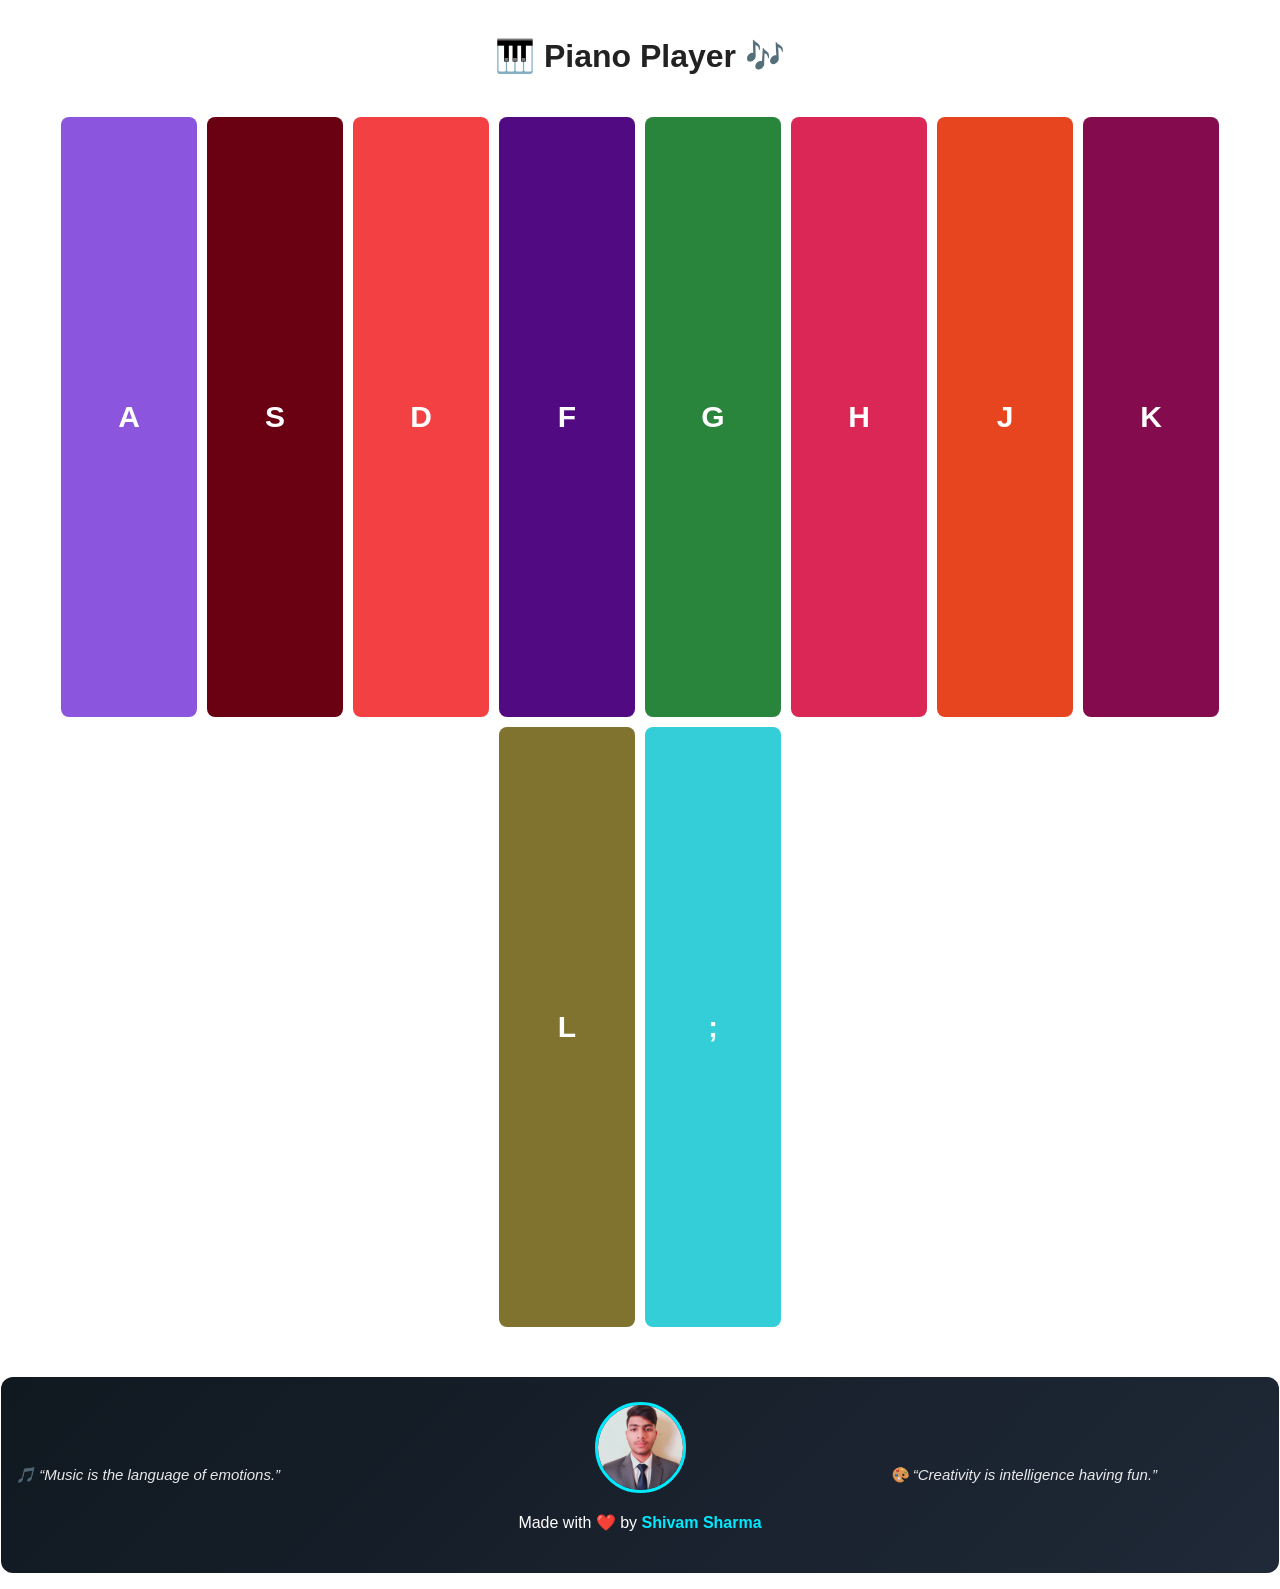
==== index.html @ 7522796e "Mobile responsive fix and click support" ====
<!DOCTYPE html>
<html lang="en">
<head>
  <meta charset="UTF-8">
  <meta name="viewport" content="width=device-width, initial-scale=1.0">
  <title>Piano Player</title>
  <link rel="icon" href="./asset/piano.png">
  <link rel="stylesheet" href="index.css">
</head>
<body>

 <header> <h1 class="title">🎹 Piano Player 🎶</h1></header>

  <div class="piano-container"></div>

  <script src="index.js"></script>

 <footer class="footer">
  <div class="quote quote-left">
    🎵 “Music is the language of emotions.”
  </div>

  <div class="footer-center">
    <img src="./asset/piano.png" alt="Shivam Sharma" class="profile-img">
    <p>Made with ❤️ by <span>Shivam Sharma</span></p>
  </div>

  <div class="quote quote-right">
    🎨 “Creativity is intelligence having fun.”
  </div>

</footer>
</body>
</html>














































<!-- <!DOCTYPE html>
<html lang="en">
<head>
  <meta charset="UTF-8">
  <meta name="viewport" content="width=device-width, initial-scale=1.0">
  <title>Random Color Guitar</title>
  <link rel="icon" type="icon" href="./asset/piano.png">
  <style>

    body {
      display: flex;
      flex-wrap: wrap;
      gap: 10px;
      padding: 20px;
      background: white;
    }
    .box {
      width: 136px;
      height: 650px;
      border-radius: 8px;
      cursor: pointer;
      font-size: 30px; 
      color: white;
      font-weight: bold;
    }
  </style>
</head>
<body>
  <script>
    // Function to generate random color
    function getRandomColor() {
      // Random hex color
      let letters = "0123456789ABCDEF";
      let color = "#";
      for (let i = 0; i < 6; i++) {
        color += letters[Math.floor(Math.random() * 16)];
      }
      return color;
    }

  // Piano notes array (audio file paths)
  const sounds = [
    "./asset/cinematic-piano-note-362716.mp3",
    "./asset/d6-82020.mp3",
    "./asset/g6-82013.mp3",
    "./asset/do-80236.mp3",
    "./asset/guit-91472.mp3",
    "./asset/toy-piano-87353.mp3",
    "./asset/2-notes-octave-guitar-83275.mp3",
    "./asset/scale-d6-106129.mp3",
    "./asset/piano-chord-6-97900.mp3",
    "./asset/a3-101081.mp3",

  ];

    // Assign keys for piano (10 keys)
  const keys = ["A","S","D","F","G","H","J","K","L",";"];

  
    // Create 10 boxes
    let boxes = [];
    for (let i = 0; i < 10; i++) {
      let div = document.createElement("div");
      div.classList.add("box");

      // Set initial random color
      div.style.backgroundColor = getRandomColor();
       div.textContent = keys[i]; // show which key controls it
    

      // On click → change to new random color
      div.addEventListener("mouseenter", function() {
        div.style.backgroundColor = getRandomColor();
        let audio = new Audio(sounds[i]);
        audio.play();
      });

      // Add to body
      document.body.appendChild(div);
    }
      document.addEventListener("keydown", (event) => {
    let index = keys.indexOf(event.key.toUpperCase());
    if (index !== -1) {
      let audio = new Audio(sounds[index]);
      audio.play();
      boxes[index].style.backgroundColor = getRandomColor();
    }
  });
  </script>

</body>

</html>
 -->
---- index.css ----
body {
  display: flex;
  flex-direction: column;
  align-items: center;
  gap: 20px;
  padding: 8px;
  background: white;
  font-family: sans-serif;
}

.title {
  font-size: 32px;
  font-weight: bold;
  color: #222;
}

.piano-container {
  display: flex;
  flex-wrap: wrap;
  gap: 10px;
  justify-content: center;
}

.box {
  width: 136px;
  height: 600px;
  border-radius: 8px;
  cursor: pointer;
  font-size: 30px;
  color: white;
  font-weight: bold;
  display: flex;
  justify-content: center;
  align-items: center;
  user-select: none;
}

/** =================  Footer Styling ================*/
.footer {
  width: 100%;
  display: flex;
  align-items: center;
  justify-content: space-between;
  padding: 25px 15px;
  background: linear-gradient(135deg, #101820, #1f2937);
  color: white;
  border-radius: 12px;
  margin-top: 30px;
}

.footer-center {
  text-align: center;
}

.profile-img {
  width: 85px;
  height: 85px;
  object-fit: cover;
  border-radius: 50%;
  border: 3px solid #00eaff;
  transition: 0.3s;
}

.profile-img:hover {
  transform: scale(1.12);
}

.footer span {
  font-weight: bold;
  color: #00eaff;
}

/* Quotes Left/Right */
.quote {
  width: 30%;
  font-size: 15px;
  font-style: italic;
  opacity: 0.9;
}

/* Responsive  */
@media (max-width: 650px) {
  .piano-container {
    flex-wrap: wrap;
    justify-content: center;
    gap: 6px;
  }

  .box {
    width: 60px;
    height: 180px;
    font-size: 16px;
  }

  .footer {
    margin-bottom: 20px;
    padding: 15px 10px;
    flex-direction: column;
    gap: 10px;
  }

  .quote {
    width: 100%;
    text-align: center;
    font-size: 13px;
  }

  .profile-img {
    width: 65px;
    height: 65px;
  }
}
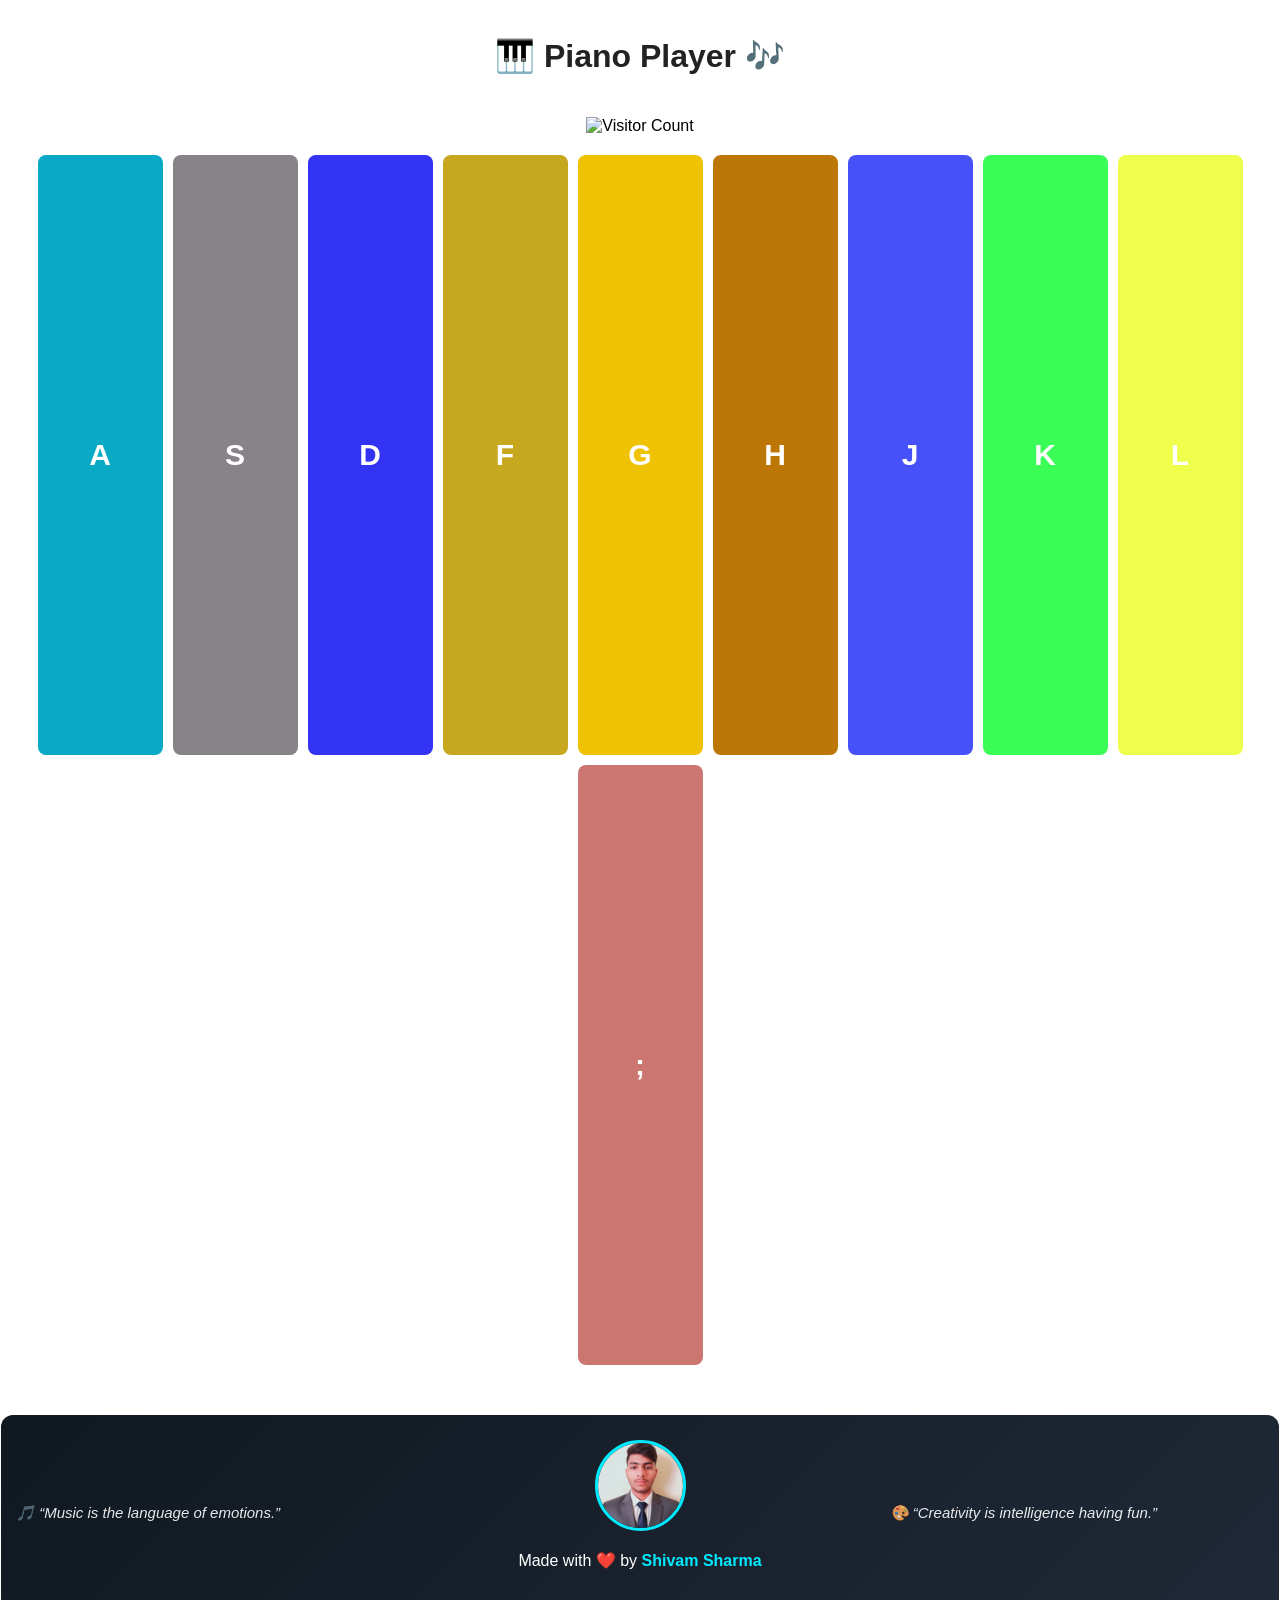
==== commit 13ecca3e: "Added project preview images in README" ====
--- a/index.html
+++ b/index.html
@@ -9,7 +9,8 @@
 </head>
 <body>
 
- <header> <h1 class="title">🎹 Piano Player 🎶</h1></header>
+ <header> <h1 class="title">🎹 Piano Player 🎶</h1></header> <span><img src="https://hitcounter.pythonanywhere.com/count/tag.svg?url=https://pianoplayerr.netlify.app/" alt="Visitor Count">
+</span>
 
   <div class="piano-container"></div>
 
@@ -28,7 +29,6 @@
   <div class="quote quote-right">
     🎨 “Creativity is intelligence having fun.”
   </div>
-
 </footer>
 </body>
 </html>
--- a/index.css
+++ b/index.css
@@ -22,7 +22,7 @@
 }
 
 .box {
-  width: 136px;
+  width: 125px;
   height: 600px;
   border-radius: 8px;
   cursor: pointer;
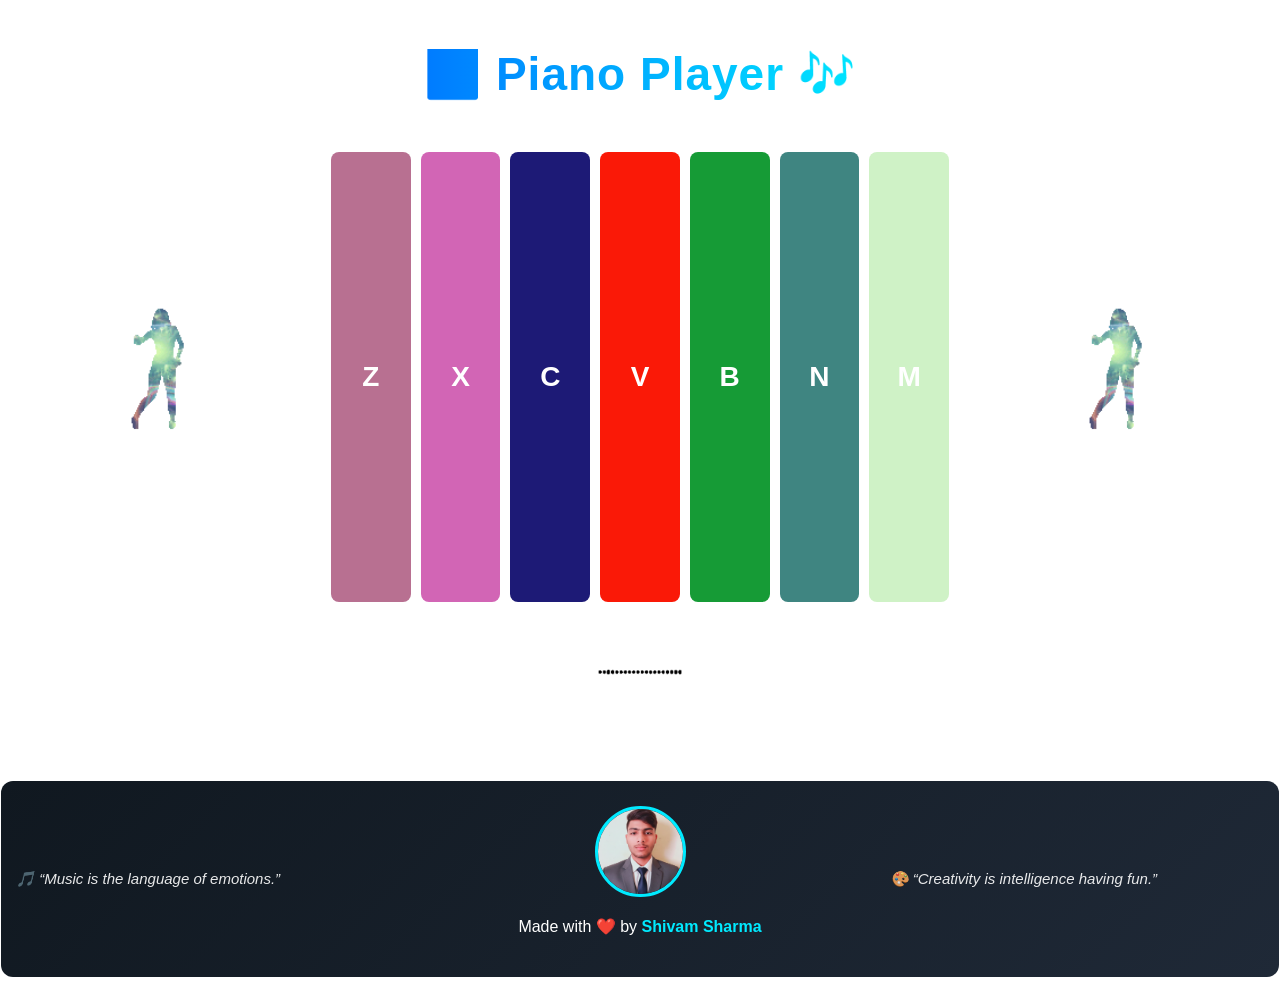
==== commit d31b0560: "changed some Ui" ====
--- a/index.html
+++ b/index.html
@@ -9,12 +9,32 @@
 </head>
 <body>
 
- <header> <h1 class="title">🎹 Piano Player 🎶</h1></header> <span><img src="https://hitcounter.pythonanywhere.com/count/tag.svg?url=https://pianoplayerr.netlify.app/" alt="Visitor Count">
-</span>
+<!--!Header section-->
+ <header> <h1 class="title">🎹 Piano Player 🎶</h1></header>
+ <div class="play-area">
+  <div class="gif-left">
+    <img src="./asset/gifs/aga.gif" alt="gif">
+  </div>
 
-  <div class="piano-container"></div>
+  <div class="piano-container">
+    <!-- Tumhare piano keys yahi generate ho rahe hain -->
+  </div>
+
+  <div class="gif-right">
+    <img src="./asset/gifs/aga.gif" alt="gif">
+  </div>
+</div>
+
+<div class="dance-audio-emoji">
+ <img src="./asset/gifs/audio-22816_256.gif"height="100px" width="180px" alt="gif" >
+</div>
+   
 
   <script src="index.js"></script>
+
+
+
+<!--& Footer section -->
 
  <footer class="footer">
   <div class="quote quote-left">
--- a/index.css
+++ b/index.css
@@ -7,35 +7,45 @@
   background: white;
   font-family: sans-serif;
 }
-
 .title {
-  font-size: 32px;
-  font-weight: bold;
-  color: #222;
-}
+  font-family: "Poppins", sans-serif;
+  font-size: 46px;
+  font-weight: 800;
+  letter-spacing: 1px;
+
+  background: linear-gradient(90deg, #007BFF, #00E5FF);
+  -webkit-background-clip: text;
+  -webkit-text-fill-color: transparent;
+}
+
 
 .piano-container {
   display: flex;
+  gap: 10px;
+  justify-content: center;
   flex-wrap: wrap;
-  gap: 10px;
-  justify-content: center;
 }
 
 .box {
-  width: 125px;
-  height: 600px;
+  width: 110px;
+  height: 450px;
   border-radius: 8px;
   cursor: pointer;
-  font-size: 30px;
+  font-size: 28px;
   color: white;
   font-weight: bold;
   display: flex;
   justify-content: center;
   align-items: center;
   user-select: none;
-}
-
-/** =================  Footer Styling ================*/
+  transition: 0.2s;
+}
+
+.box:active {
+  transform: scale(1.05);
+}
+
+/************ FOOTER ************/
 .footer {
   width: 100%;
   display: flex;
@@ -45,7 +55,8 @@
   background: linear-gradient(135deg, #101820, #1f2937);
   color: white;
   border-radius: 12px;
-  margin-top: 30px;
+  margin-top: 35px;
+  flex-wrap: wrap;
 }
 
 .footer-center {
@@ -70,7 +81,6 @@
   color: #00eaff;
 }
 
-/* Quotes Left/Right */
 .quote {
   width: 30%;
   font-size: 15px;
@@ -78,36 +88,136 @@
   opacity: 0.9;
 }
 
-/* Responsive  */
-@media (max-width: 650px) {
-  .piano-container {
-    flex-wrap: wrap;
-    justify-content: center;
-    gap: 6px;
-  }
-
+
+/************ RESPONSIVE ************/
+
+/* Tablet */
+@media (max-width: 900px) {
+  .box {
+    width: 80px;
+    height: 300px;
+    font-size: 22px;
+  }
+}
+
+/* Mobile */
+@media (max-width: 600px) {
   .box {
     width: 60px;
-    height: 180px;
+    height: 340px;
     font-size: 16px;
   }
 
   .footer {
-    margin-bottom: 20px;
+    flex-direction: column;
+    gap: 12px;
     padding: 15px 10px;
-    flex-direction: column;
-    gap: 10px;
+    text-align: center;
   }
 
   .quote {
     width: 100%;
-    text-align: center;
     font-size: 13px;
   }
 
   .profile-img {
-    width: 65px;
-    height: 65px;
-  }
-}
-
+    width: 60px;
+    height: 60px;
+  }
+
+  .title {
+    font-size: 24px;
+  }
+}
+
+/* Very Small Screens */
+@media (max-width: 380px) {
+  .box {
+    width: 50px;
+    height: 130px;
+    font-size: 14px;
+  }
+}
+
+
+
+
+/*! =============Gif styling part==================  */
+.play-area {
+  width: 100%;
+  display: flex;
+  flex-direction: row; /* Force horizontal */
+  justify-content: center;
+  align-items: center;
+  gap: 25px;
+  overflow-x: auto;
+}
+
+/* GIF styling */
+.gif-left img,.gif-right img {
+  width: 290px;
+  height: auto;
+  border-radius: 10px;
+  animation: wiggle 2.5s infinite ease-in-out;
+}
+
+/* Piano stays centered */
+.piano-container {
+  display: flex;
+  flex-wrap: nowrap;
+  gap: 10px;
+  justify-content: center;
+  overflow-x: auto;
+}
+
+/* Animation */
+@keyframes wiggle {
+  0% { transform: translateY(0px); }
+  50% { transform: translateY(-10px); }
+  100% { transform: translateY(0px); }
+}
+
+/* Mobile: hide GIFs */
+@media (max-width: 780px) {
+  .gif-left,
+  .gif-right {
+    display: none;
+  }
+  .play-area {
+    justify-content: center;
+  }
+}
+
+/*!=========== mobile view emojis ============*/
+.dance-audio-emoji img {
+  width: 100px;
+  height: auto;
+}
+
+/* Default (Desktop) */
+.dance-audio-emoji::before,
+.dance-audio-emoji::after {
+  display: none;
+}
+
+/* Mobile View */
+@media (max-width: 768px) {
+  .dance-audio-emoji {
+    display: inline-flex;
+    align-items: center;
+    justify-content: center;
+    gap: 10px;
+  }
+
+  .dance-audio-emoji::before,
+  .dance-audio-emoji::after {
+    content: "";
+    width: 100px;
+    height: 100px;
+    display: inline-block;
+    background-image: url("./asset/gifs/dance-21966_256.gif");
+    background-size:cover;
+    background-repeat: no-repeat;
+    background-position: center;
+  }
+}
